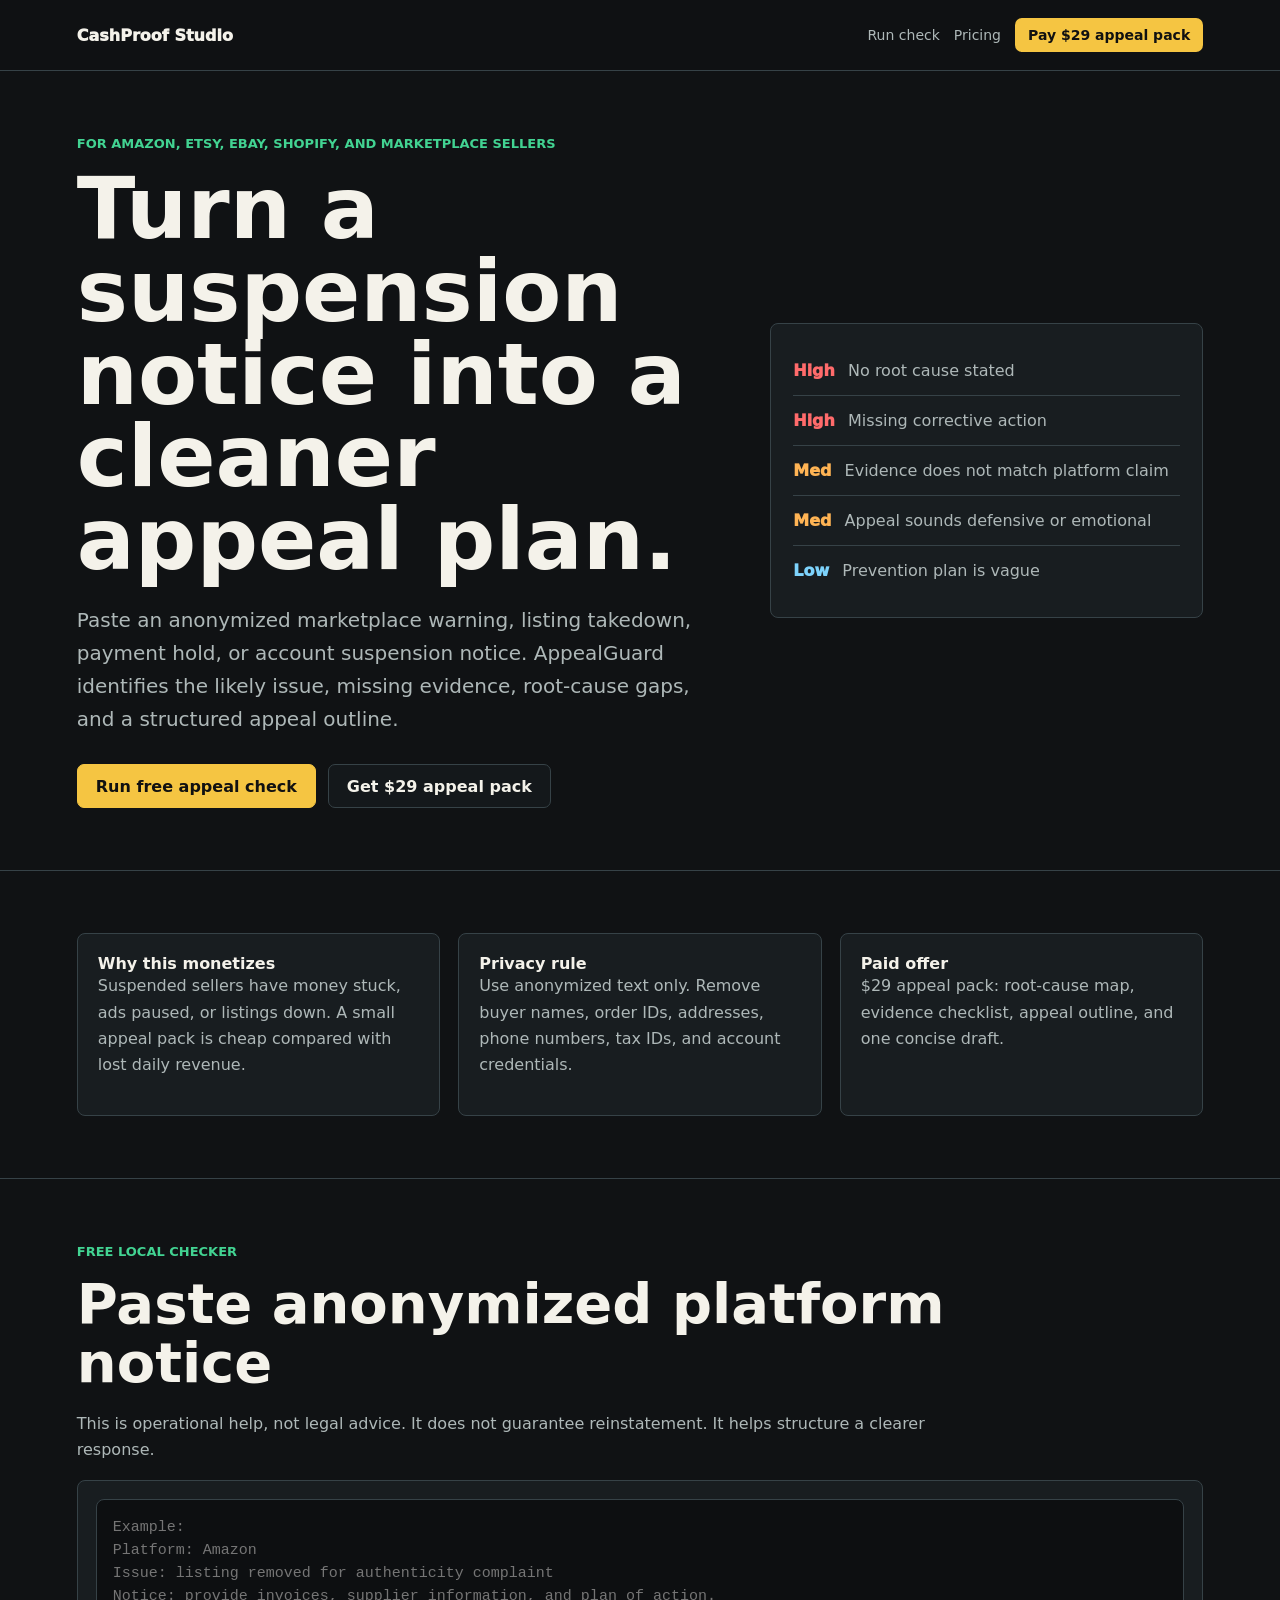
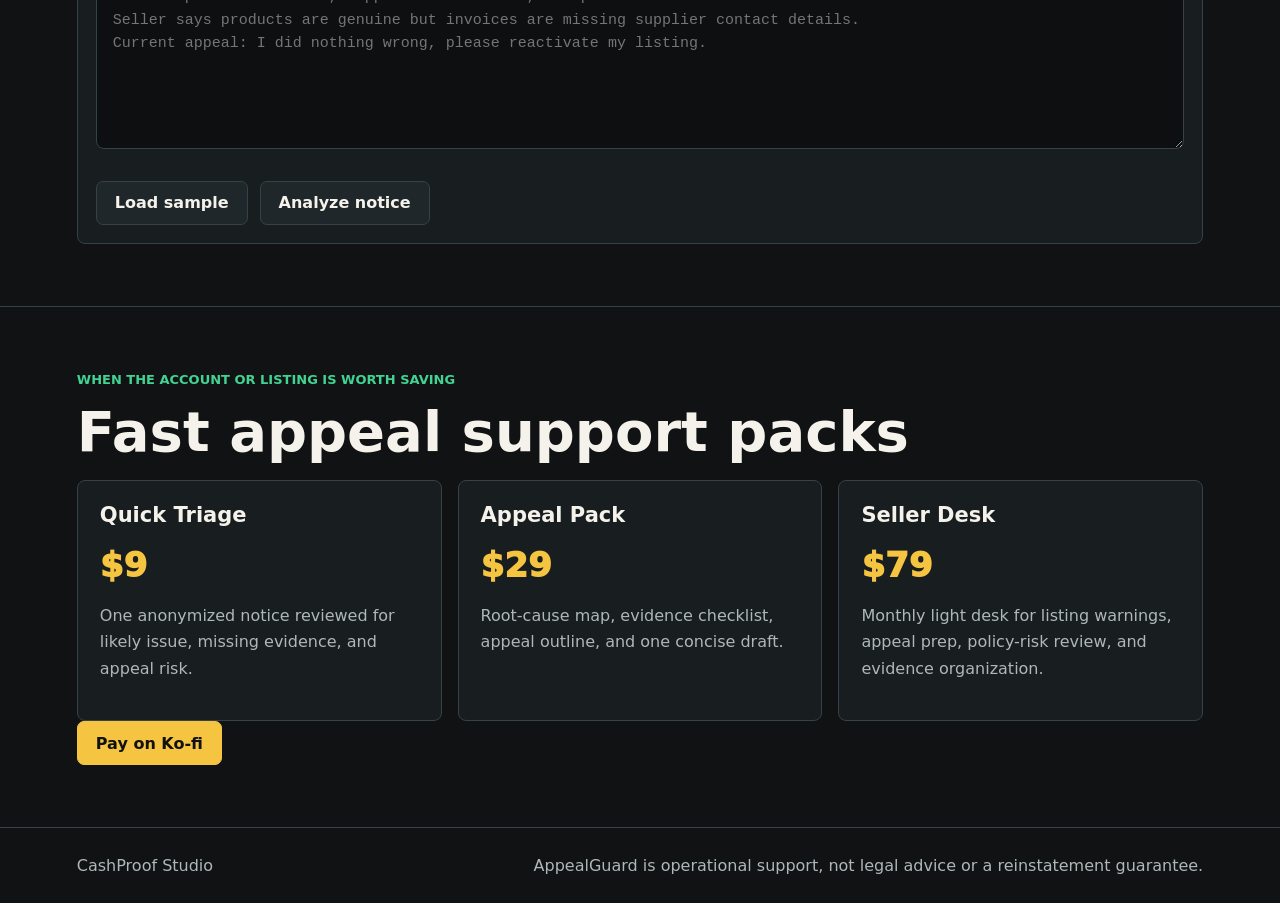
==== appealguard/index.html @ 14ff3a92 "Add AppealGuard marketplace appeal tool" ====
<!doctype html>
<html lang="en">
<head>
  <meta charset="utf-8">
  <meta name="viewport" content="width=device-width, initial-scale=1">
  <title>AppealGuard - marketplace suspension appeal checker</title>
  <link rel="stylesheet" href="styles.css">
</head>
<body>
  <header class="topbar">
    <a class="brand" href="../">CashProof Studio</a>
    <nav>
      <a href="#check">Run check</a>
      <a href="#offers">Pricing</a>
      <a class="paylink" href="https://ko-fi.com/leadleakdetector">Pay $29 appeal pack</a>
    </nav>
  </header>

  <main>
    <section class="hero">
      <div>
        <p class="eyebrow">For Amazon, Etsy, eBay, Shopify, and marketplace sellers</p>
        <h1>Turn a suspension notice into a cleaner appeal plan.</h1>
        <p class="lead">Paste an anonymized marketplace warning, listing takedown, payment hold, or account suspension notice. AppealGuard identifies the likely issue, missing evidence, root-cause gaps, and a structured appeal outline.</p>
        <div class="actions">
          <a class="button primary" href="#check">Run free appeal check</a>
          <a class="button secondary" href="https://ko-fi.com/leadleakdetector">Get $29 appeal pack</a>
        </div>
      </div>
      <aside class="risk-card">
        <div class="risk-row high"><span>High</span> No root cause stated</div>
        <div class="risk-row high"><span>High</span> Missing corrective action</div>
        <div class="risk-row medium"><span>Med</span> Evidence does not match platform claim</div>
        <div class="risk-row medium"><span>Med</span> Appeal sounds defensive or emotional</div>
        <div class="risk-row low"><span>Low</span> Prevention plan is vague</div>
      </aside>
    </section>

    <section class="strip">
      <div>
        <strong>Why this monetizes</strong>
        <p>Suspended sellers have money stuck, ads paused, or listings down. A small appeal pack is cheap compared with lost daily revenue.</p>
      </div>
      <div>
        <strong>Privacy rule</strong>
        <p>Use anonymized text only. Remove buyer names, order IDs, addresses, phone numbers, tax IDs, and account credentials.</p>
      </div>
      <div>
        <strong>Paid offer</strong>
        <p>$29 appeal pack: root-cause map, evidence checklist, appeal outline, and one concise draft.</p>
      </div>
    </section>

    <section id="check" class="checker">
      <div class="section-head">
        <p class="eyebrow">Free local checker</p>
        <h2>Paste anonymized platform notice</h2>
        <p>This is operational help, not legal advice. It does not guarantee reinstatement. It helps structure a clearer response.</p>
      </div>

      <div class="tool">
        <textarea id="noticeText" placeholder="Example:
Platform: Amazon
Issue: listing removed for authenticity complaint
Notice: provide invoices, supplier information, and plan of action.
Seller says products are genuine but invoices are missing supplier contact details.
Current appeal: I did nothing wrong, please reactivate my listing."></textarea>
        <div class="tool-actions">
          <button id="sampleBtn" type="button">Load sample</button>
          <button id="checkBtn" type="button">Analyze notice</button>
        </div>
      </div>

      <div id="results" class="results" hidden>
        <div class="score">
          <span id="scoreLabel">Appeal readiness</span>
          <strong id="scoreValue">0</strong>
        </div>
        <div class="result-grid">
          <article>
            <h3>Likely issue</h3>
            <ul id="issueList"></ul>
          </article>
          <article>
            <h3>Missing evidence</h3>
            <ul id="evidenceList"></ul>
          </article>
          <article>
            <h3>Next action</h3>
            <p id="nextAction"></p>
          </article>
        </div>
        <div class="email-box">
          <h3>Appeal outline</h3>
          <pre id="appealDraft"></pre>
        </div>
      </div>
    </section>

    <section id="offers" class="offers">
      <p class="eyebrow">When the account or listing is worth saving</p>
      <h2>Fast appeal support packs</h2>
      <div class="offer-grid">
        <article>
          <h3>Quick Triage</h3>
          <p class="price">$9</p>
          <p>One anonymized notice reviewed for likely issue, missing evidence, and appeal risk.</p>
        </article>
        <article>
          <h3>Appeal Pack</h3>
          <p class="price">$29</p>
          <p>Root-cause map, evidence checklist, appeal outline, and one concise draft.</p>
        </article>
        <article>
          <h3>Seller Desk</h3>
          <p class="price">$79</p>
          <p>Monthly light desk for listing warnings, appeal prep, policy-risk review, and evidence organization.</p>
        </article>
      </div>
      <a class="button primary" href="https://ko-fi.com/leadleakdetector">Pay on Ko-fi</a>
    </section>
  </main>

  <footer>
    <span>CashProof Studio</span>
    <span>AppealGuard is operational support, not legal advice or a reinstatement guarantee.</span>
  </footer>
  <script src="app.js"></script>
</body>
</html>
---- appealguard/styles.css ----
:root {
  color-scheme: dark;
  --bg: #101214;
  --panel: #181d20;
  --panel-2: #20272b;
  --text: #f4f2ea;
  --muted: #aeb8b8;
  --line: #364247;
  --accent: #f5c542;
  --accent-2: #42d392;
  --danger: #ff6b6b;
  --warn: #ffb454;
  --blue: #7dd3fc;
}

* { box-sizing: border-box; }
body { margin: 0; background: var(--bg); color: var(--text); font-family: Inter, ui-sans-serif, system-ui, -apple-system, BlinkMacSystemFont, "Segoe UI", sans-serif; }
a { color: inherit; }
.topbar { position: sticky; top: 0; z-index: 5; display: flex; align-items: center; justify-content: space-between; gap: 20px; padding: 18px 6vw; background: rgba(16, 18, 20, 0.92); border-bottom: 1px solid var(--line); backdrop-filter: blur(14px); }
.brand { font-weight: 950; text-decoration: none; }
nav { display: flex; align-items: center; gap: 14px; color: var(--muted); font-size: 14px; }
nav a { text-decoration: none; }
.paylink { color: #111; background: var(--accent); padding: 9px 13px; border-radius: 7px; font-weight: 850; }
section { padding: 62px 6vw; border-top: 1px solid var(--line); }
.hero { min-height: 78vh; display: grid; grid-template-columns: minmax(0, 1.08fr) minmax(320px, 0.72fr); gap: 44px; align-items: center; border-top: 0; }
.eyebrow { color: var(--accent-2); font-size: 13px; font-weight: 900; text-transform: uppercase; }
h1, h2, h3, p { margin-top: 0; }
h1 { max-width: 940px; font-size: clamp(43px, 7vw, 86px); line-height: 0.96; margin-bottom: 24px; }
h2 { font-size: clamp(32px, 4.5vw, 56px); line-height: 1.05; margin-bottom: 18px; }
h3 { font-size: 21px; margin-bottom: 10px; }
p { color: var(--muted); line-height: 1.65; }
.lead { max-width: 780px; font-size: 20px; }
.actions, .tool-actions { display: flex; flex-wrap: wrap; gap: 12px; margin-top: 28px; }
.button, button { display: inline-flex; min-height: 44px; align-items: center; justify-content: center; padding: 0 18px; border: 1px solid var(--line); border-radius: 7px; background: var(--panel-2); color: var(--text); text-decoration: none; font: inherit; font-weight: 850; cursor: pointer; }
.primary { background: var(--accent); border-color: var(--accent); color: #111; }
.secondary { background: #14181b; }
.risk-card, .tool, .results, .offers article { background: var(--panel); border: 1px solid var(--line); border-radius: 8px; }
.risk-card { padding: 22px; }
.risk-row { padding: 15px 0; border-bottom: 1px solid var(--line); color: var(--muted); }
.risk-row:last-child { border-bottom: 0; }
.risk-row span { font-weight: 950; margin-right: 8px; }
.risk-row.high span { color: var(--danger); }
.risk-row.medium span { color: var(--warn); }
.risk-row.low span { color: var(--blue); }
.strip { display: grid; grid-template-columns: repeat(3, minmax(0, 1fr)); gap: 18px; }
.strip div { background: var(--panel); border: 1px solid var(--line); border-radius: 8px; padding: 20px; }
.section-head { max-width: 900px; }
.tool { padding: 18px; }
textarea { width: 100%; min-height: 250px; resize: vertical; border: 1px solid var(--line); border-radius: 8px; background: #0d0f11; color: var(--text); padding: 16px; font: 15px/1.55 ui-monospace, SFMono-Regular, Menlo, Consolas, monospace; }
.results { margin-top: 20px; padding: 22px; }
.score { display: flex; align-items: center; justify-content: space-between; gap: 18px; border-bottom: 1px solid var(--line); padding-bottom: 16px; margin-bottom: 18px; }
.score strong { font-size: 42px; color: var(--accent); }
.result-grid, .offer-grid { display: grid; grid-template-columns: repeat(3, minmax(0, 1fr)); gap: 16px; }
ul { margin: 0; padding-left: 20px; color: var(--muted); line-height: 1.65; }
.email-box { margin-top: 18px; border-top: 1px solid var(--line); padding-top: 18px; }
pre { white-space: pre-wrap; color: var(--muted); background: #0d0f11; border: 1px solid var(--line); border-radius: 8px; padding: 16px; }
.offers article { padding: 22px; }
.price { color: var(--accent); font-size: 34px; font-weight: 950; margin-bottom: 10px; }
footer { display: flex; justify-content: space-between; gap: 18px; padding: 28px 6vw; color: var(--muted); border-top: 1px solid var(--line); }
@media (max-width: 900px) { .hero, .strip, .result-grid, .offer-grid { grid-template-columns: 1fr; } nav { display: none; } }
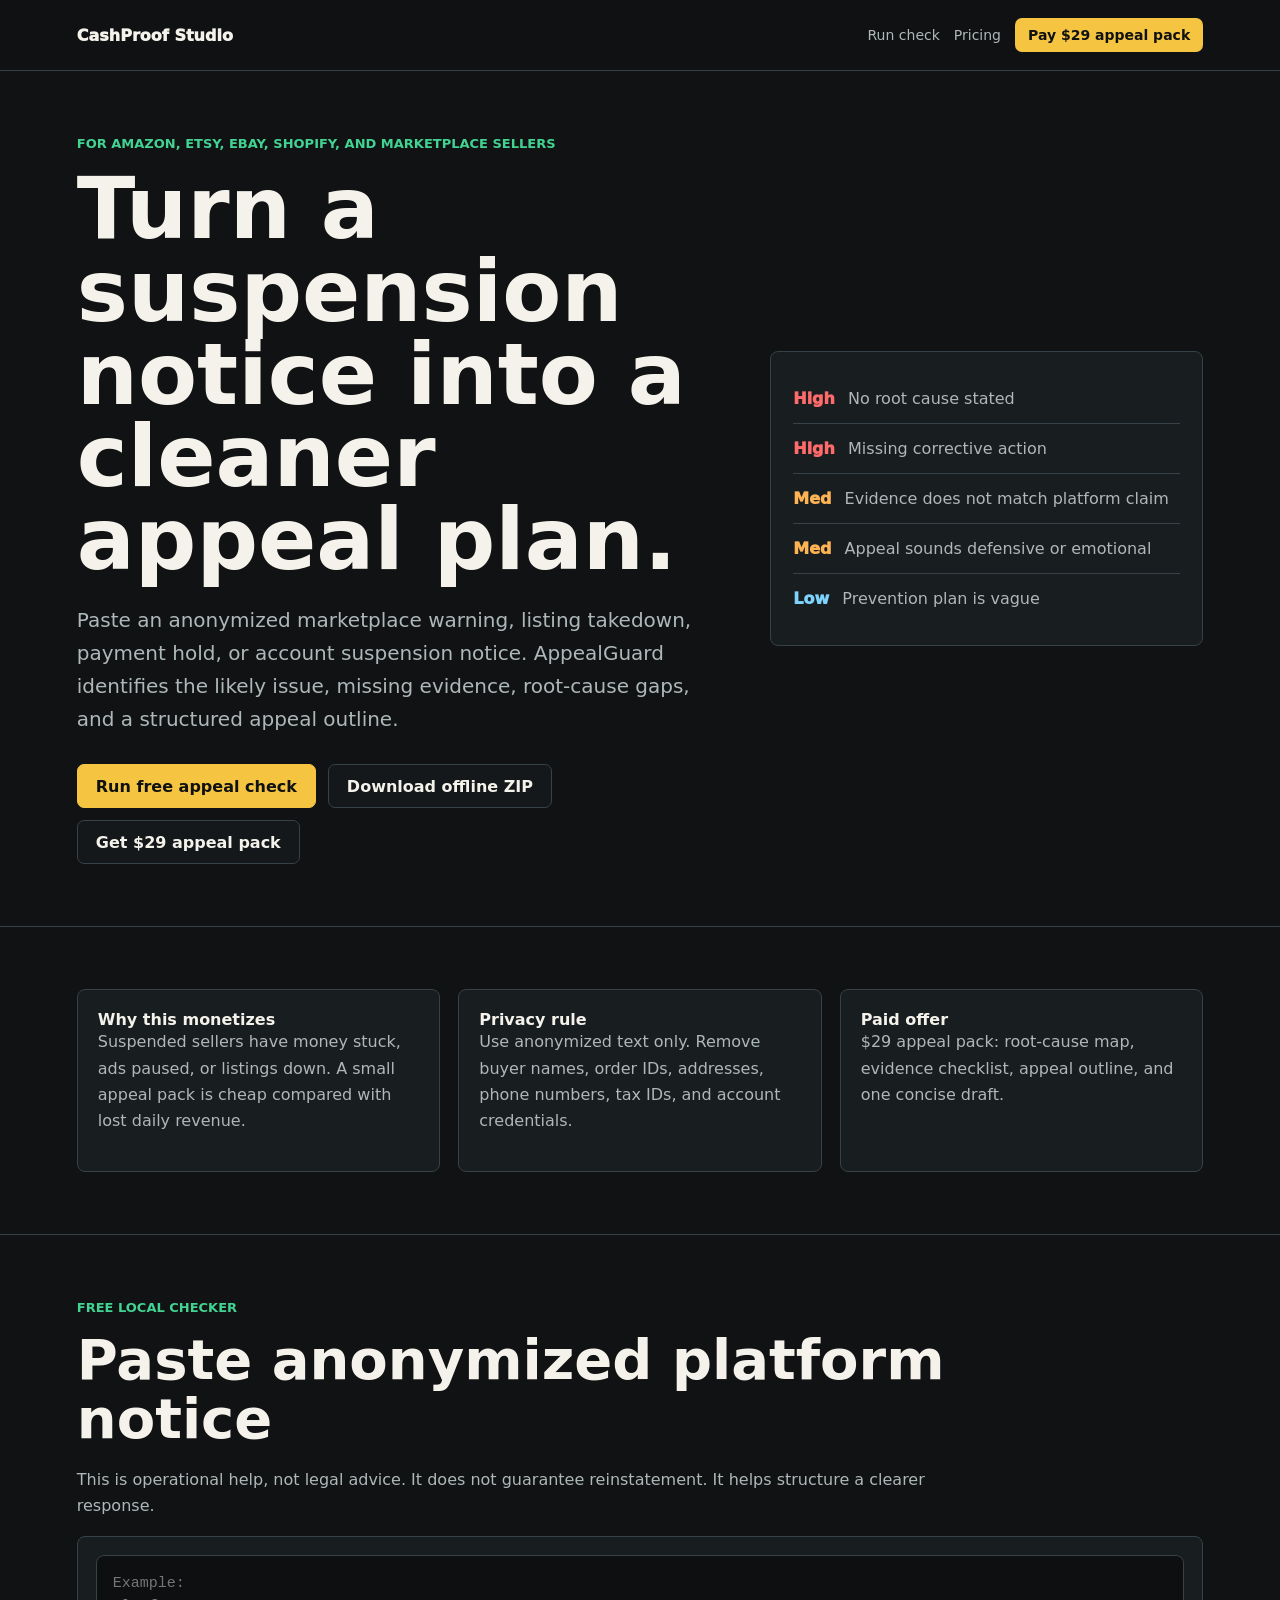
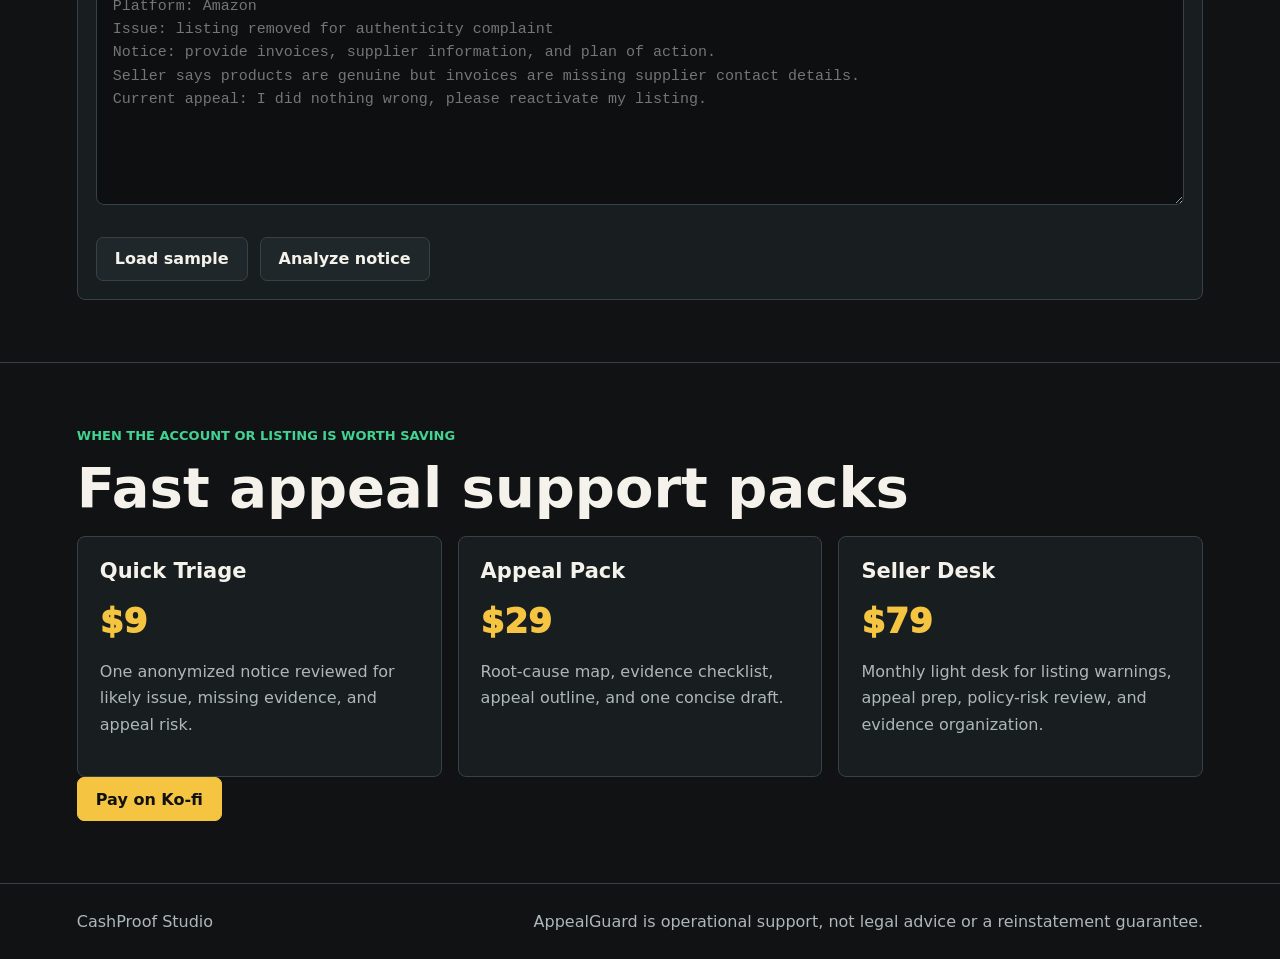
==== commit 770b3663: "Add offline ZIP downloads for product tools" ====
--- a/appealguard/index.html
+++ b/appealguard/index.html
@@ -24,6 +24,7 @@
         <p class="lead">Paste an anonymized marketplace warning, listing takedown, payment hold, or account suspension notice. AppealGuard identifies the likely issue, missing evidence, root-cause gaps, and a structured appeal outline.</p>
         <div class="actions">
           <a class="button primary" href="#check">Run free appeal check</a>
+          <a class="button secondary" href="AppealGuard-Free.zip" download>Download offline ZIP</a>
           <a class="button secondary" href="https://ko-fi.com/leadleakdetector">Get $29 appeal pack</a>
         </div>
       </div>
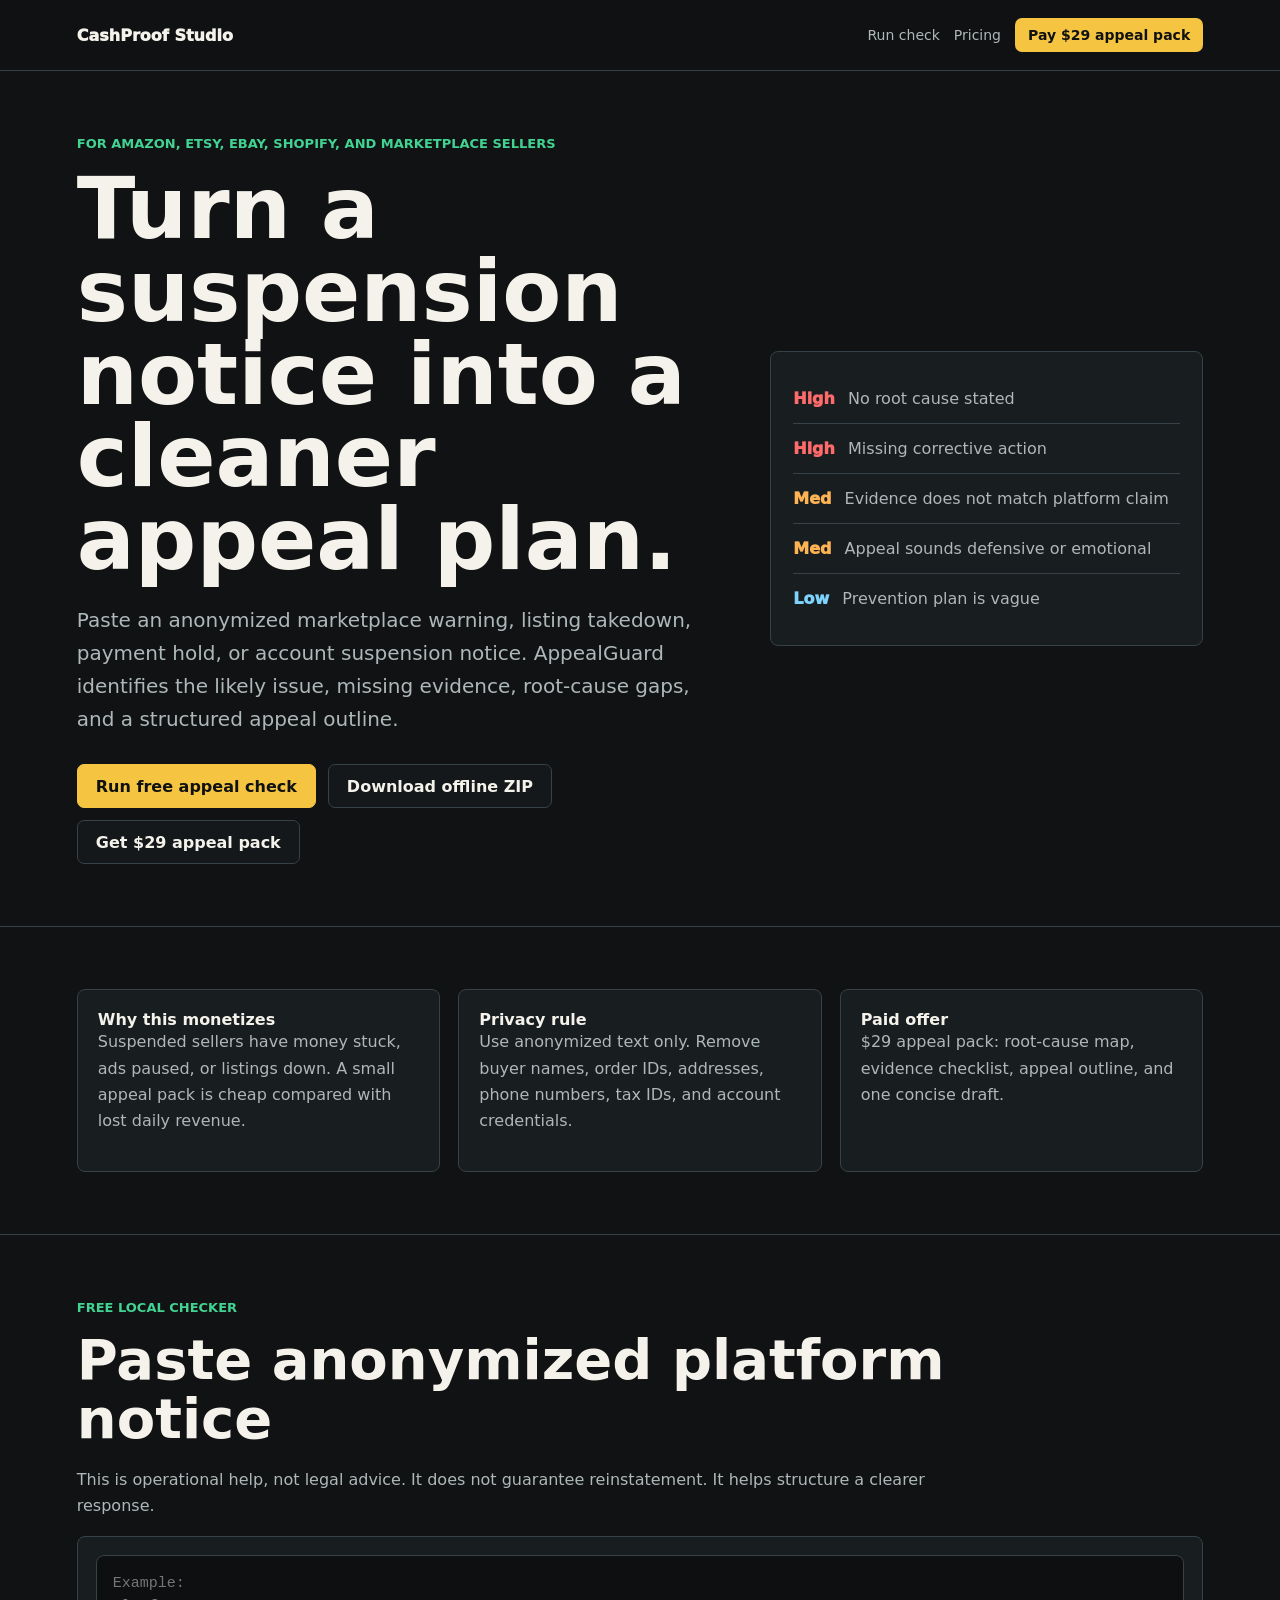
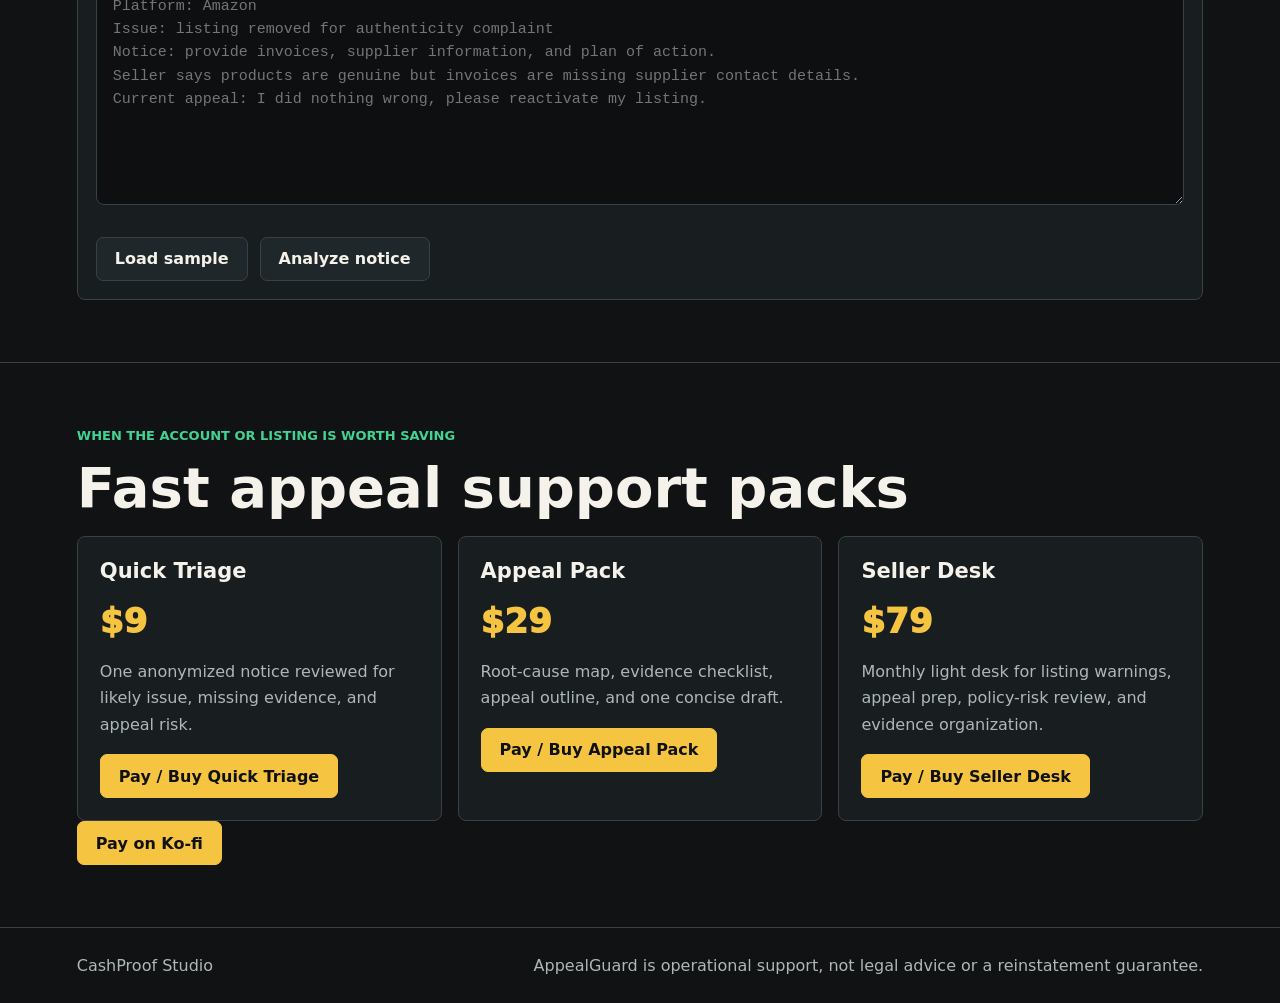
==== commit 43c37bfb: "Make pricing cards link to payment plans" ====
--- a/appealguard/index.html
+++ b/appealguard/index.html
@@ -1,4 +1,4 @@
-<!doctype html>
+﻿<!doctype html>
 <html lang="en">
 <head>
   <meta charset="utf-8">
@@ -12,7 +12,7 @@
     <nav>
       <a href="#check">Run check</a>
       <a href="#offers">Pricing</a>
-      <a class="paylink" href="https://ko-fi.com/leadleakdetector">Pay $29 appeal pack</a>
+      <a class="paylink" href="../pay/">Pay $29 appeal pack</a>
     </nav>
   </header>
 
@@ -25,7 +25,7 @@
         <div class="actions">
           <a class="button primary" href="#check">Run free appeal check</a>
           <a class="button secondary" href="AppealGuard-Free.zip" download>Download offline ZIP</a>
-          <a class="button secondary" href="https://ko-fi.com/leadleakdetector">Get $29 appeal pack</a>
+          <a class="button secondary" href="../pay/">Get $29 appeal pack</a>
         </div>
       </div>
       <aside class="risk-card">
@@ -105,20 +105,20 @@
         <article>
           <h3>Quick Triage</h3>
           <p class="price">$9</p>
-          <p>One anonymized notice reviewed for likely issue, missing evidence, and appeal risk.</p>
+          <p>One anonymized notice reviewed for likely issue, missing evidence, and appeal risk.</p><a class="button primary" href="../pay/?product=appealguard&plan=quick-triage">Pay / Buy Quick Triage</a>
         </article>
         <article>
           <h3>Appeal Pack</h3>
           <p class="price">$29</p>
-          <p>Root-cause map, evidence checklist, appeal outline, and one concise draft.</p>
+          <p>Root-cause map, evidence checklist, appeal outline, and one concise draft.</p><a class="button primary" href="../pay/?product=appealguard&plan=appeal-pack">Pay / Buy Appeal Pack</a>
         </article>
         <article>
           <h3>Seller Desk</h3>
           <p class="price">$79</p>
-          <p>Monthly light desk for listing warnings, appeal prep, policy-risk review, and evidence organization.</p>
+          <p>Monthly light desk for listing warnings, appeal prep, policy-risk review, and evidence organization.</p><a class="button primary" href="../pay/?product=appealguard&plan=seller-desk">Pay / Buy Seller Desk</a>
         </article>
       </div>
-      <a class="button primary" href="https://ko-fi.com/leadleakdetector">Pay on Ko-fi</a>
+      <a class="button primary" href="../pay/">Pay on Ko-fi</a>
     </section>
   </main>
 
@@ -129,3 +129,5 @@
   <script src="app.js"></script>
 </body>
 </html>
+
+
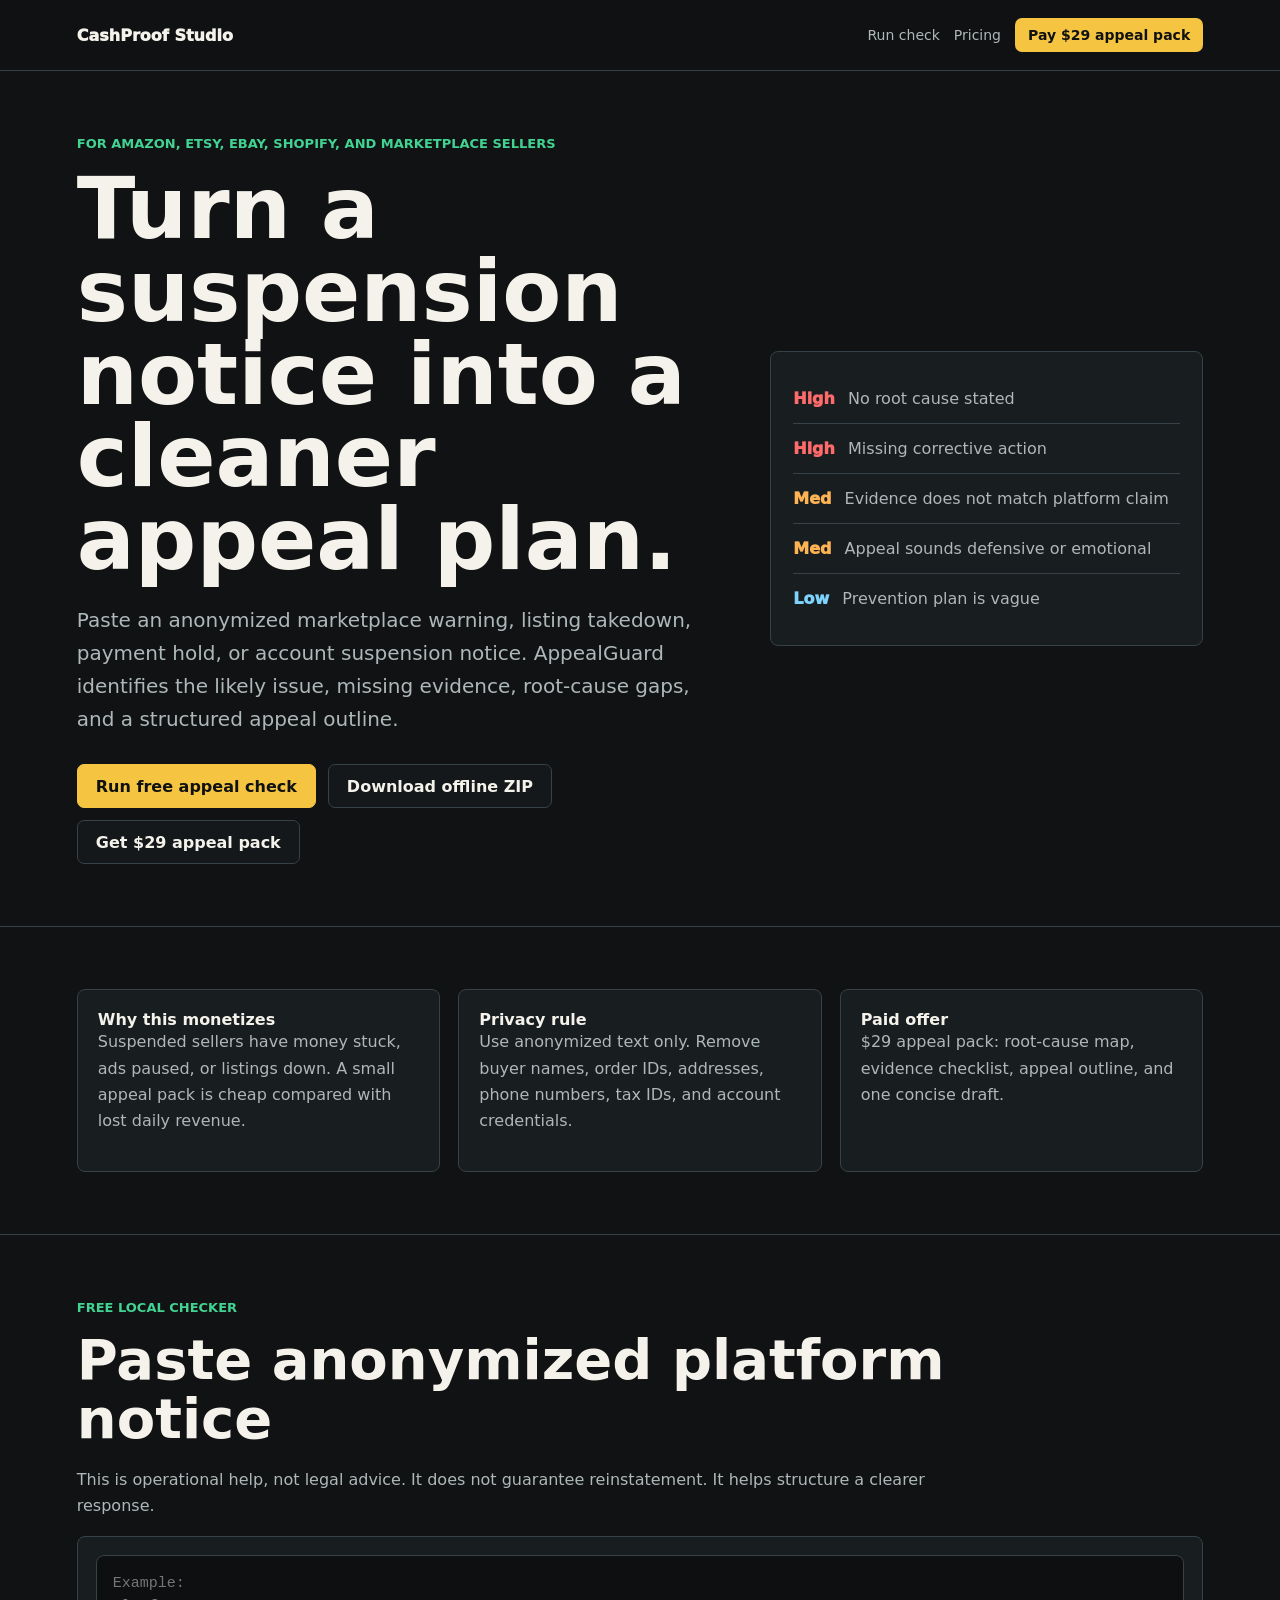
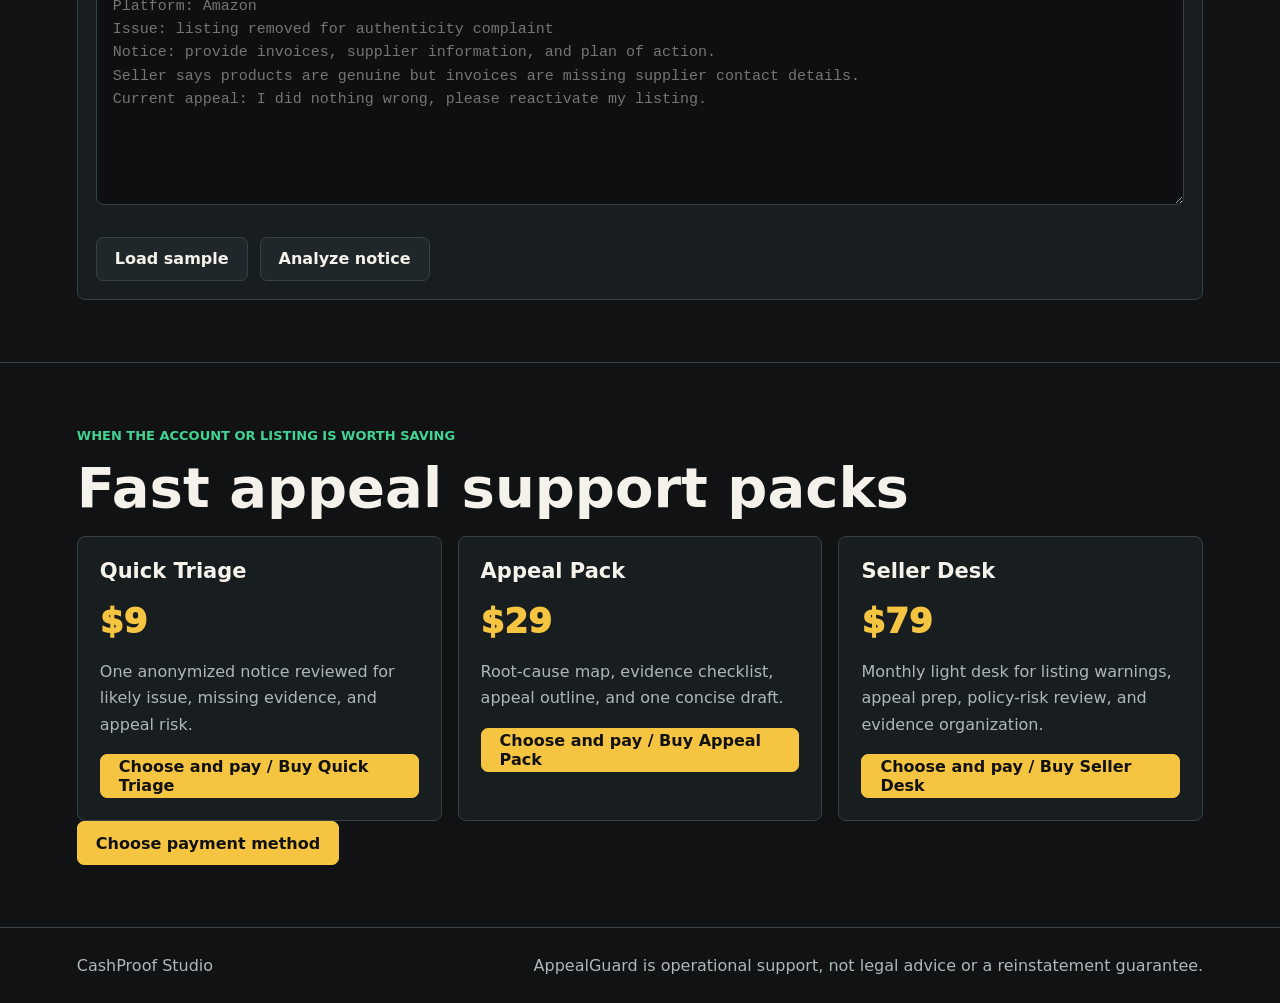
==== commit b394fd4b: "Make product plan cards fully clickable" ====
--- a/appealguard/index.html
+++ b/appealguard/index.html
@@ -12,7 +12,7 @@
     <nav>
       <a href="#check">Run check</a>
       <a href="#offers">Pricing</a>
-      <a class="paylink" href="../pay/">Pay $29 appeal pack</a>
+      <a class="paylink" href="https://tianyayiyin.github.io/pay/">Pay $29 appeal pack</a>
     </nav>
   </header>
 
@@ -25,7 +25,7 @@
         <div class="actions">
           <a class="button primary" href="#check">Run free appeal check</a>
           <a class="button secondary" href="AppealGuard-Free.zip" download>Download offline ZIP</a>
-          <a class="button secondary" href="../pay/">Get $29 appeal pack</a>
+          <a class="button secondary" href="https://tianyayiyin.github.io/pay/">Get $29 appeal pack</a>
         </div>
       </div>
       <aside class="risk-card">
@@ -105,20 +105,20 @@
         <article>
           <h3>Quick Triage</h3>
           <p class="price">$9</p>
-          <p>One anonymized notice reviewed for likely issue, missing evidence, and appeal risk.</p><a class="button primary" href="../pay/?product=appealguard&plan=quick-triage">Pay / Buy Quick Triage</a>
+          <p>One anonymized notice reviewed for likely issue, missing evidence, and appeal risk.</p><a class="button primary" href="https://tianyayiyin.github.io/pay/?product=appealguard&plan=quick-triage">Choose and pay / Buy Quick Triage</a>
         </article>
         <article>
           <h3>Appeal Pack</h3>
           <p class="price">$29</p>
-          <p>Root-cause map, evidence checklist, appeal outline, and one concise draft.</p><a class="button primary" href="../pay/?product=appealguard&plan=appeal-pack">Pay / Buy Appeal Pack</a>
+          <p>Root-cause map, evidence checklist, appeal outline, and one concise draft.</p><a class="button primary" href="https://tianyayiyin.github.io/pay/?product=appealguard&plan=appeal-pack">Choose and pay / Buy Appeal Pack</a>
         </article>
         <article>
           <h3>Seller Desk</h3>
           <p class="price">$79</p>
-          <p>Monthly light desk for listing warnings, appeal prep, policy-risk review, and evidence organization.</p><a class="button primary" href="../pay/?product=appealguard&plan=seller-desk">Pay / Buy Seller Desk</a>
+          <p>Monthly light desk for listing warnings, appeal prep, policy-risk review, and evidence organization.</p><a class="button primary" href="https://tianyayiyin.github.io/pay/?product=appealguard&plan=seller-desk">Choose and pay / Buy Seller Desk</a>
         </article>
       </div>
-      <a class="button primary" href="../pay/">Pay on Ko-fi</a>
+      <a class="button primary" href="https://tianyayiyin.github.io/pay/">Choose payment method</a>
     </section>
   </main>
 
@@ -127,7 +127,24 @@
     <span>AppealGuard is operational support, not legal advice or a reinstatement guarantee.</span>
   </footer>
   <script src="app.js"></script>
+<script>
+  document.querySelectorAll('#pricing article, #offers article, .price-card').forEach((card) => {
+    const link = card.querySelector('a[href*="/pay/"]');
+    if (!link) return;
+    card.style.cursor = 'pointer';
+    card.setAttribute('tabindex', '0');
+    card.setAttribute('role', 'link');
+    card.addEventListener('click', (event) => {
+      if (event.target.closest('a')) return;
+      window.location.href = link.href;
+    });
+    card.addEventListener('keydown', (event) => {
+      if (event.key === 'Enter') window.location.href = link.href;
+    });
+  });
+</script>
 </body>
 </html>
 
 
+
